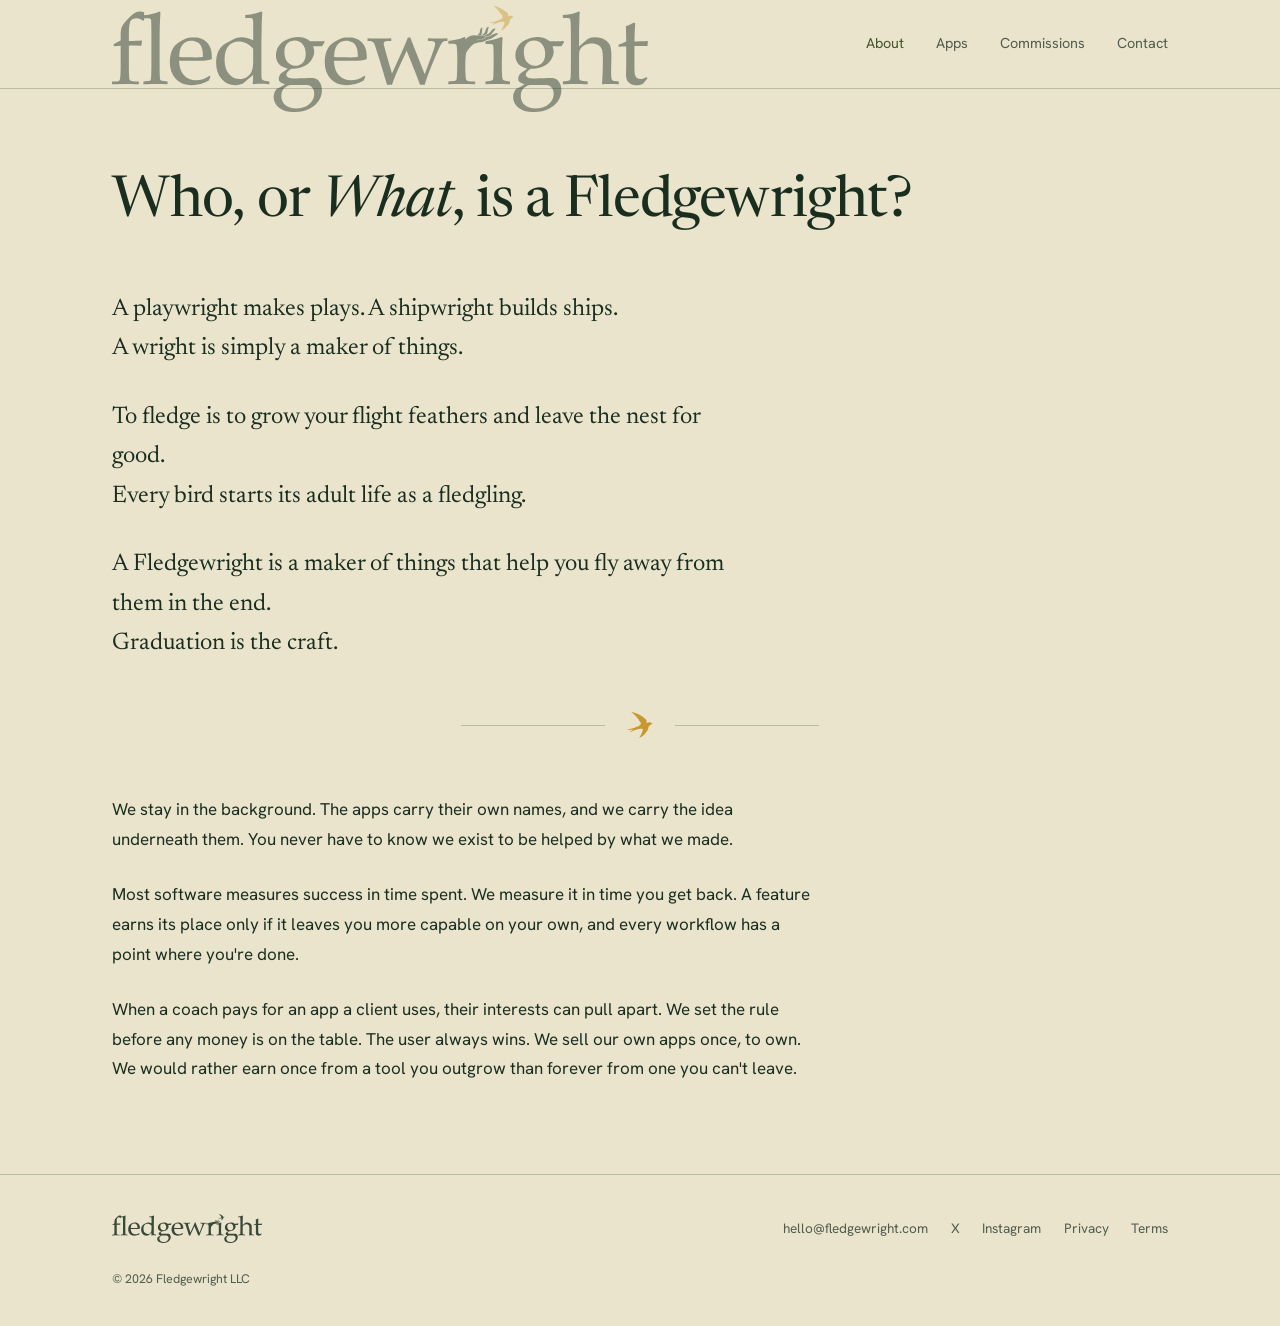
==== about/index.html @ 634d468a "Launch the full Fledgewright site Seven pages (landing, about, apps, commissions, contact, privacy, " ====
<!doctype html>
<html lang="en">
<head>
<meta charset="utf-8">
<meta name="viewport" content="width=device-width, initial-scale=1">
<title>About Fledgewright: a studio built to be outgrown</title>
<meta name="description" content="Why we build tools meant to be left behind, and the one line we won't cross.">
<link rel="stylesheet" href="/styles.css">
<link rel="icon" href="/favicon.ico" sizes="48x48">
<link rel="icon" href="/favicon.svg" type="image/svg+xml">
<link rel="apple-touch-icon" href="/apple-touch-icon.png">
<link rel="manifest" href="/site.webmanifest">
<link rel="canonical" href="https://fledgewright.com/about/">
<meta name="theme-color" content="#0F1E15" media="(prefers-color-scheme: dark)">
<meta name="theme-color" content="#EAE4CC" media="(prefers-color-scheme: light)">
<meta property="og:type" content="website">
<meta property="og:site_name" content="Fledgewright">
<meta property="og:title" content="About Fledgewright: a studio built to be outgrown">
<meta property="og:description" content="Why we build tools meant to be left behind, and the one line we won't cross.">
<meta property="og:url" content="https://fledgewright.com/about/">
<meta property="og:image" content="https://fledgewright.com/assets/img/og-image.png">
<meta property="og:image:width" content="1200">
<meta property="og:image:height" content="630">
<meta name="twitter:card" content="summary_large_image">
</head>
<body class="inner">
  <a class="skip-link" href="#main">Skip to content</a>
  <header class="site-header">
    <div class="wrap head-in">
      <a class="brand" href="/" aria-label="Fledgewright home">
        <img class="only-dark" src="/assets/img/Fledgewright_wordmark_pine_reversed.svg" alt="Fledgewright">
        <img class="only-light" src="/assets/img/Fledgewright_wordmark_pine_primary.svg" alt="Fledgewright">
      </a>
      <nav aria-label="Site">
        <a href="/about/" aria-current="page">About</a>
        <a href="/apps/">Apps</a>
        <a href="/commissions/">Commissions</a>
        <a href="/contact/">Contact</a>
      </nav>
    </div>
  </header>

  <main id="main">
    <div class="wrap page-head">
      <h1 class="page-title">Who, or <em>What</em>, is a Fledgewright?</h1>
    </div>

    <div class="wrap intro-stanzas">
      <p class="stanza">A playwright makes plays. A shipwright builds ships.<br>
      A wright is simply a maker of things.</p>
      <p class="stanza">To fledge is to grow your flight feathers and leave the nest for good.<br>
      Every bird starts its adult life as a fledgling.</p>
      <p class="stanza">A Fledgewright is a maker of things that help you fly away from them in the end.<br>
      Graduation is the craft.</p>
    </div>

    <div class="divider" role="presentation">
      <img src="/assets/img/fledgewright_hallmark_gold_transparent_1024.svg" alt="">
    </div>

    <div class="wrap">
      <div class="prose">
      <p>We stay in the background. The apps carry their own names, and we carry the idea underneath them. You never have to know we exist to be helped by what we made.</p>
      <p>Most software measures success in time spent. We measure it in time you get back. A feature earns its place only if it leaves you more capable on your own, and every workflow has a point where you're done.</p>
      <p>When a coach pays for an app a client uses, their interests can pull apart. We set the rule before any money is on the table. The user always wins. We sell our own apps once, to own. We would rather earn once from a tool you outgrow than forever from one you can't leave.</p>
      </div>
    </div>
  </main>

  <footer class="site-footer">
    <div class="wrap foot-in">
      <img class="only-dark" src="/assets/img/Fledgewright_wordmark_pine_mono-paper.svg" alt="Fledgewright">
      <img class="only-light" src="/assets/img/Fledgewright_wordmark_pine_mono-ink.svg" alt="Fledgewright">
      <div class="foot-links">
        <a href="mailto:hello@fledgewright.com">hello@fledgewright.com</a>
        <a href="https://x.com/Fledgewright">X</a>
        <a href="https://www.instagram.com/fledgewright/">Instagram</a>
        <a href="/privacy/">Privacy</a>
        <a href="/terms/">Terms</a>
      </div>
    </div>
    <div class="wrap foot-note">© 2026 Fledgewright LLC</div>
  </footer>
</body>
</html>
---- styles.css ----
/* Fledgewright — shared site styles. Pine & Tobacco palette. */

@font-face{
  font-family:'Newsreader';font-style:normal;font-weight:400 700;font-display:swap;
  src:url('/assets/fonts/newsreader-latin-var.woff2') format('woff2');
}
@font-face{
  font-family:'Newsreader';font-style:italic;font-weight:400 700;font-display:swap;
  src:url('/assets/fonts/newsreader-italic-latin-var.woff2') format('woff2');
}
@font-face{
  font-family:'Hanken Grotesk';font-style:normal;font-weight:400 700;font-display:swap;
  src:url('/assets/fonts/hanken-grotesk-latin-var.woff2') format('woff2');
}
@font-face{
  font-family:'Great Vibes';font-style:normal;font-weight:400;font-display:swap;
  src:url('/assets/fonts/great-vibes-latin.woff2') format('woff2');
}

:root{
  --night:#0F1E15; --paper:#EAE4CC; --gold:#C8972F; --ink:#1A2E20;
  --moss:#43542F; --muted:#49563F;
  /* dark is the site's home key */
  --bg:var(--night); --tx:var(--paper);
  --soft:rgba(234,228,204,.66); --line:rgba(234,228,204,.18);
  --accent:var(--gold);
  /* gold for display text; deepened on paper so large text clears 3:1 */
  --gold-display:var(--gold);
}
@media (prefers-color-scheme: light){
  :root{
    --bg:var(--paper); --tx:var(--ink);
    --soft:rgba(26,46,32,.74); --line:rgba(26,46,32,.22);
    --accent:var(--moss);
    --gold-display:#A2761C;
  }
  .only-dark{display:none !important}
}
@media (prefers-color-scheme: dark){
  .only-light{display:none !important}
}

*{margin:0;padding:0;box-sizing:border-box}
html{scroll-behavior:smooth}
@media (prefers-reduced-motion: reduce){
  html{scroll-behavior:auto}
  *,*::before,*::after{transition:none !important; animation:none !important}
}
.skip-link{
  position:absolute; left:-9999px; z-index:10;
  background:var(--bg); color:var(--tx);
  padding:.6rem 1.1rem; border:1px solid var(--line); text-decoration:none;
}
.skip-link:focus{position:fixed; left:1rem; top:1rem}
body{
  background:var(--bg); color:var(--tx);
  font-family:'Hanken Grotesk',system-ui,sans-serif;
  font-size:1.0625rem; line-height:1.75;
  display:flex; flex-direction:column; min-height:100vh;
}
main{flex:1}
a{color:inherit; text-decoration-color:var(--accent); text-decoration-thickness:1.5px; text-underline-offset:3px}
a:hover{color:var(--accent)}
img{max-width:100%}

.wrap{max-width:72rem; margin:0 auto; padding-inline:clamp(1.25rem,4vw,3rem)}

/* Header: oversized wordmark fills the band, g-tails dangle over the rule */
.site-header{border-bottom:1px solid var(--line)}
.head-in{
  display:flex; align-items:flex-start; justify-content:space-between;
  height:5.5rem; position:relative;
}
.brand{display:block; line-height:0}
.brand img{
  height:106px; width:auto; position:relative; top:6px;
}
/* Inner pages: the wordmark rests until you reach for home */
body.inner .brand img{opacity:.45; transition:opacity .25s ease}
body.inner .brand:hover img, body.inner .brand:focus-visible img{opacity:1}
.head-in nav{
  display:flex; gap:clamp(1rem,2.5vw,2.2rem);
  align-self:center;
}
.head-in nav a{font-size:.9rem; text-decoration:none; color:var(--soft)}
.head-in nav a:hover,.head-in nav a[aria-current="page"]{color:var(--accent)}

/* Hero */
.hero{
  display:grid; grid-template-columns:minmax(0,1.25fr) minmax(0,.75fr);
  gap:2rem; align-items:center;
  padding-top:clamp(4rem,12vh,8rem); padding-bottom:clamp(3rem,8vh,5.5rem);
}
h1{
  font-family:'Newsreader',serif; font-optical-sizing:auto; font-weight:420;
  font-size:clamp(2.5rem,6vw,4.6rem); line-height:1.12; letter-spacing:-.015em;
  text-wrap:balance;
}
h1 .you{
  font-family:'Great Vibes',cursive; font-weight:400; color:var(--gold-display);
  font-size:1.4em; line-height:0; letter-spacing:0;
}

/* Inner pages */
.page-head{padding-top:clamp(3.5rem,9vh,6rem)}
.page-title{font-size:clamp(2.3rem,4.8vw,3.6rem); line-height:1.14}
.intro-stanzas{padding-top:clamp(2.5rem,6vh,4rem); padding-bottom:clamp(1.5rem,4vh,2.5rem)}
.stanza{
  font-family:'Newsreader',serif; font-optical-sizing:auto;
  font-size:clamp(1.2rem,1.9vw,1.5rem); line-height:1.65;
  max-width:40rem; margin-bottom:1.8rem;
}
.stanza:last-child{margin-bottom:0}
.prose{max-width:44rem; padding-top:clamp(2rem,5vh,3rem); padding-bottom:clamp(4rem,10vh,6rem)}
.prose p{margin-bottom:1.6rem}
.prose p:last-child{margin-bottom:0}
.prose--tight{padding-bottom:clamp(1.5rem,4vh,2.5rem)}
.section-title{
  font-family:'Newsreader',serif; font-optical-sizing:auto; font-weight:500;
  font-size:clamp(1.6rem,2.8vw,2.1rem); line-height:1.2;
  margin-top:clamp(2rem,5vh,3rem);
}
.hairline{border:none; height:1px; width:70%; background:var(--line); margin:3rem auto}

/* Faint app-icon watermarks behind the two app write-ups */
.app-block{position:relative}
.app-block p{position:relative}
.app-block::before{
  content:''; position:absolute; left:50%; top:50%; transform:translate(-50%,-50%);
  width:266px; height:266px;
  background-position:center; background-size:contain; background-repeat:no-repeat;
  opacity:.06; pointer-events:none;
}
.app-block--one::before{
  background-image:url('/assets/img/app-teaser-1.png');
  left:clamp(133px, 75%, calc(100% - 133px)); /* right half of the column, clamped so it never leaves it */
}
.app-block--two::before{
  background-image:url('/assets/img/app-teaser-2.png');
  left:clamp(133px, 25%, calc(100% - 133px)); /* left half of the column */
}
@media (prefers-color-scheme: light){
  .app-block--one::before{opacity:.07}
  .app-block--two::before{opacity:.16} /* pale gold needs more presence on paper */
}
.hero .bird{justify-self:end; width:clamp(140px,24vw,300px); height:auto}

.lead{
  max-width:44rem; font-size:clamp(1.1rem,1.6vw,1.3rem); line-height:1.7;
  padding-bottom:clamp(3rem,8vh,5rem);
}

/* Letterpress divider, carried over from Direction A */
.divider{display:flex; align-items:center; justify-content:center; gap:1.1rem; padding-block:.5rem}
.divider::before,.divider::after{content:''; height:1px; width:min(9rem,22vw); background:var(--line)}
.divider img{width:34px; height:34px}

/* Two-up closing section on the landing page */
.duo{
  display:grid; grid-template-columns:1fr 1fr; gap:clamp(2rem,5vw,5rem);
  padding-top:clamp(2.5rem,6vh,4rem); padding-bottom:clamp(4rem,10vh,7rem);
}
.duo p{max-width:34rem}
.mail{font-family:'Newsreader',serif; font-size:clamp(1.25rem,2vw,1.6rem); line-height:1.5}
.mail a{color:var(--accent); text-decoration-thickness:1px}

/* Contact page */
.contact-lead{font-family:'Newsreader',serif; font-size:clamp(1.5rem,2.6vw,2.1rem); line-height:1.5; max-width:44rem}
.contact-lead a{color:var(--accent); text-decoration-thickness:1px; white-space:nowrap}
.copy-btn{
  font:inherit; font-size:.62em;
  background:none; border:none; padding:.15em; margin-left:.3em; cursor:pointer;
  color:var(--soft); vertical-align:-.05em; line-height:0;
}
.copy-btn:hover,.copy-btn:focus-visible{color:var(--accent)}
.copy-btn svg{width:1em; height:1em}
.copy-status{
  font-family:'Hanken Grotesk',system-ui,sans-serif; font-size:.45em;
  color:var(--accent); margin-left:.5em; vertical-align:.35em;
}
.copy-status:empty{margin:0}
.reasons-title{margin-top:0; margin-bottom:1.4rem; font-size:clamp(1.35rem,2.2vw,1.7rem)}
.contact-main{position:relative; isolation:isolate}
.contact-art{
  position:absolute; right:0; top:50%; transform:translateY(-50%);
  height:min(96%, 640px); aspect-ratio:1638/1024;
  opacity:.15; pointer-events:none; z-index:-1;
}
.contact-art img{position:absolute; right:0; top:0; height:100%; width:auto}
.contact-art svg{position:absolute; inset:0; width:100%; height:100%}
@media (max-width:720px){
  .contact-art{height:min(64%, 440px)}
}
@media (max-width:480px){
  .contact-lead .write-line{font-size:.72em; white-space:nowrap}
}
.prose h2{
  font-family:'Newsreader',serif; font-optical-sizing:auto; font-weight:500;
  font-size:clamp(1.3rem,2.2vw,1.6rem); line-height:1.25;
  margin:2.4rem 0 1rem;
}
.prose ul{padding-left:1.2rem; margin-bottom:1.6rem}
.prose li{margin-bottom:.55rem}
.prose li::marker{color:var(--accent)}

/* Footer */
.site-footer{border-top:1px solid var(--line)}
.foot-in{
  display:flex; flex-wrap:wrap; gap:1.5rem; align-items:center; justify-content:space-between;
  padding-block:2.4rem 2.8rem;
}
.site-footer img{width:150px; height:auto; opacity:.85}
.foot-links{font-size:.85rem; color:var(--soft); display:flex; flex-wrap:wrap; gap:1.4rem}
.foot-links a{text-decoration:none}
.foot-links a:hover{color:var(--accent)}
.foot-note{font-size:.78rem; color:var(--soft); padding-bottom:2.2rem; margin-top:-1.2rem}

@media (max-width:720px){
  .head-in{height:auto; flex-wrap:wrap; row-gap:.6rem; padding-block:.9rem 0}
  .brand img{height:64px; top:0; margin-bottom:-14px}
  .head-in nav{flex-wrap:wrap; gap:1rem 1.2rem; padding-bottom:.9rem}
  .head-in nav a{font-size:.85rem}
  .hero{grid-template-columns:1fr; padding-top:3.5rem}
  .hero .bird{order:-1; justify-self:start; width:96px}
  .duo{grid-template-columns:1fr}
}
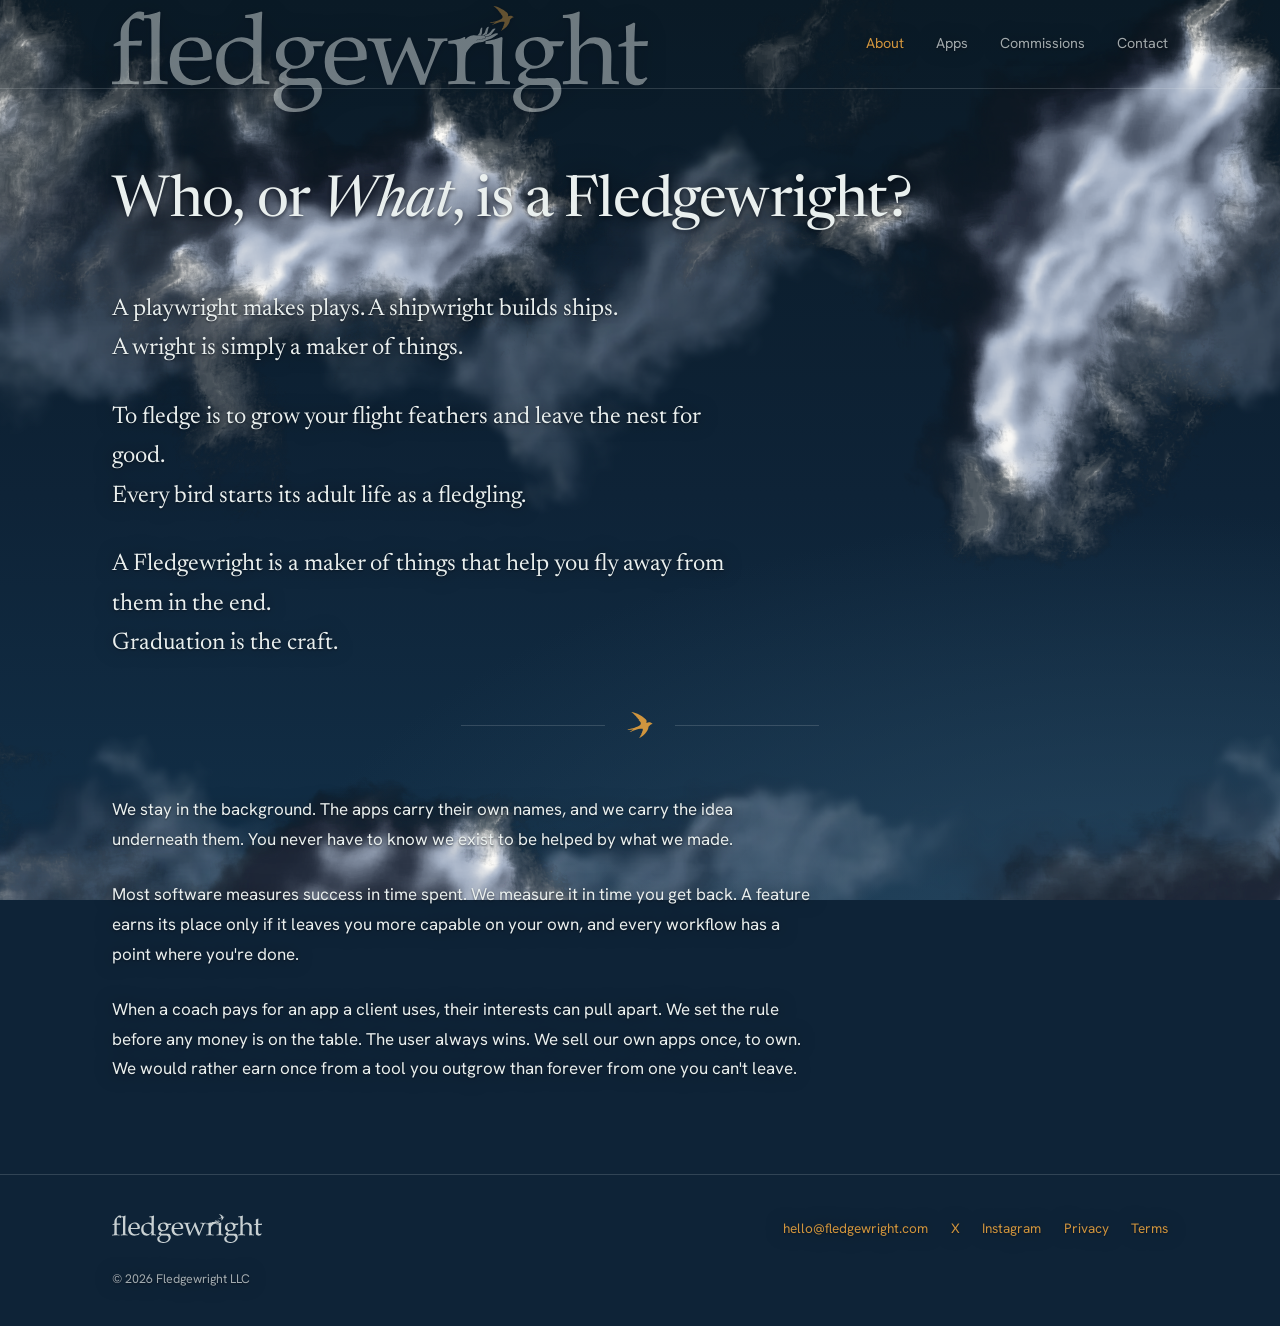
==== commit b0af067f: "Rebrand to Sky & Ember: night sky, living cloud backdrop, ember swift Full identity swap from Pine &" ====
--- a/about/index.html
+++ b/about/index.html
@@ -3,6 +3,7 @@
 <head>
 <meta charset="utf-8">
 <meta name="viewport" content="width=device-width, initial-scale=1">
+<meta name="color-scheme" content="dark">
 <title>About Fledgewright: a studio built to be outgrown</title>
 <meta name="description" content="Why we build tools meant to be left behind, and the one line we won't cross.">
 <link rel="stylesheet" href="/styles.css">
@@ -11,8 +12,7 @@
 <link rel="apple-touch-icon" href="/apple-touch-icon.png">
 <link rel="manifest" href="/site.webmanifest">
 <link rel="canonical" href="https://fledgewright.com/about/">
-<meta name="theme-color" content="#0F1E15" media="(prefers-color-scheme: dark)">
-<meta name="theme-color" content="#EAE4CC" media="(prefers-color-scheme: light)">
+<meta name="theme-color" content="#0E2337">
 <meta property="og:type" content="website">
 <meta property="og:site_name" content="Fledgewright">
 <meta property="og:title" content="About Fledgewright: a studio built to be outgrown">
@@ -24,12 +24,16 @@
 <meta name="twitter:card" content="summary_large_image">
 </head>
 <body class="inner">
+  <div id="sky" aria-hidden="true">
+    <div class="sky-layer sky-far"></div>
+    <div class="sky-layer sky-near"></div>
+  </div>
   <a class="skip-link" href="#main">Skip to content</a>
   <header class="site-header">
     <div class="wrap head-in">
       <a class="brand" href="/" aria-label="Fledgewright home">
-        <img class="only-dark" src="/assets/img/Fledgewright_wordmark_pine_reversed.svg" alt="Fledgewright">
-        <img class="only-light" src="/assets/img/Fledgewright_wordmark_pine_primary.svg" alt="Fledgewright">
+        <img class="only-dark" src="/assets/img/Fledgewright_wordmark_sky_reversed.svg" alt="Fledgewright">
+        <img class="only-light" src="/assets/img/Fledgewright_wordmark_sky_primary.svg" alt="Fledgewright">
       </a>
       <nav aria-label="Site">
         <a href="/about/" aria-current="page">About</a>
@@ -55,7 +59,7 @@
     </div>
 
     <div class="divider" role="presentation">
-      <img src="/assets/img/fledgewright_hallmark_gold_transparent_1024.svg" alt="">
+      <img src="/assets/img/hallmark_ember_transparent_1024.svg" alt="">
     </div>
 
     <div class="wrap">
@@ -69,8 +73,8 @@
 
   <footer class="site-footer">
     <div class="wrap foot-in">
-      <img class="only-dark" src="/assets/img/Fledgewright_wordmark_pine_mono-paper.svg" alt="Fledgewright">
-      <img class="only-light" src="/assets/img/Fledgewright_wordmark_pine_mono-ink.svg" alt="Fledgewright">
+      <img class="only-dark" src="/assets/img/Fledgewright_wordmark_sky_mono-cloud.svg" alt="Fledgewright">
+      <img class="only-light" src="/assets/img/Fledgewright_wordmark_sky_mono-ink.svg" alt="Fledgewright">
       <div class="foot-links">
         <a href="mailto:hello@fledgewright.com">hello@fledgewright.com</a>
         <a href="https://x.com/Fledgewright">X</a>
@@ -81,5 +85,6 @@
     </div>
     <div class="wrap foot-note">© 2026 Fledgewright LLC</div>
   </footer>
+  <script src="/sky-morph.js" defer></script>
 </body>
 </html>
--- a/styles.css
+++ b/styles.css
@@ -1,4 +1,4 @@
-/* Fledgewright — shared site styles. Pine & Tobacco palette. */
+/* Fledgewright — shared site styles. Sky & Ember palette, single night mode. */
 
 @font-face{
   font-family:'Newsreader';font-style:normal;font-weight:400 700;font-display:swap;
@@ -18,27 +18,13 @@
 }
 
 :root{
-  --night:#0F1E15; --paper:#EAE4CC; --gold:#C8972F; --ink:#1A2E20;
-  --moss:#43542F; --muted:#49563F;
-  /* dark is the site's home key */
-  --bg:var(--night); --tx:var(--paper);
-  --soft:rgba(234,228,204,.66); --line:rgba(234,228,204,.18);
-  --accent:var(--gold);
-  /* gold for display text; deepened on paper so large text clears 3:1 */
-  --gold-display:var(--gold);
-}
-@media (prefers-color-scheme: light){
-  :root{
-    --bg:var(--paper); --tx:var(--ink);
-    --soft:rgba(26,46,32,.74); --line:rgba(26,46,32,.22);
-    --accent:var(--moss);
-    --gold-display:#A2761C;
-  }
-  .only-dark{display:none !important}
-}
-@media (prefers-color-scheme: dark){
-  .only-light{display:none !important}
-}
+  color-scheme:dark;                 /* single night-sky look for everyone, regardless of OS setting */
+  --midnight:#0E2337; --abyss:#0A1A26; --indigo:#1C3650; --cloud:#E9EFEE; --ember:#D0953E;
+  --bg:var(--midnight); --tx:var(--cloud);
+  --soft:rgba(233,239,238,.68); --line:rgba(233,239,238,.16);
+  --accent:var(--ember); --gold-display:var(--ember); --link:var(--ember);
+}
+.only-light{display:none !important}  /* light-context brand assets never render on the site */
 
 *{margin:0;padding:0;box-sizing:border-box}
 html{scroll-behavior:smooth}
@@ -57,11 +43,34 @@
   font-family:'Hanken Grotesk',system-ui,sans-serif;
   font-size:1.0625rem; line-height:1.75;
   display:flex; flex-direction:column; min-height:100vh;
-}
+  /* soft dark halo so light text stays distinct as clouds drift behind it */
+  text-shadow:0 1px 2px rgba(4,9,18,.55), 0 0 18px rgba(4,9,18,.6);
+}
+h1{ text-shadow:0 2px 4px rgba(4,9,18,.6), 0 0 28px rgba(4,9,18,.66); }
 main{flex:1}
-a{color:inherit; text-decoration-color:var(--accent); text-decoration-thickness:1.5px; text-underline-offset:3px}
-a:hover{color:var(--accent)}
+a{color:var(--link); text-decoration-color:var(--accent); text-decoration-thickness:1.5px; text-underline-offset:3px}
+a:hover{opacity:.8}
 img{max-width:100%}
+
+/* Sky: pre-lit seamless cloud plates (baked by rebrand_test/make_cloud_plates.py)
+   over a gradient night sky. The far layer and the .sky-near fallback drift in CSS;
+   sky-morph.js replaces .sky-near with the living WebGL layer when available. */
+#sky{position:fixed; inset:0; z-index:-1; pointer-events:none; overflow:hidden;
+  background:
+    radial-gradient(130% 100% at 90% 112%, rgba(42,74,99,.9) 0%, rgba(42,74,99,0) 55%),
+    linear-gradient(180deg, #0A1A26 0%, #0E2337 55%, #123049 100%);}
+.sky-layer{position:absolute; top:0; bottom:0; left:0; background-repeat:repeat}
+.sky-far{width:calc(100% + 1126px); background-image:url('/assets/img/cloud-plate-far.webp?v=1');
+  background-size:1126px 1126px; opacity:.85;
+  animation:sky-drift-far 920s linear infinite, sky-breathe 146s ease-in-out infinite alternate}
+#sky-morph{position:absolute; inset:0; width:100%; height:100%}
+.sky-gl .sky-near{display:none}
+@keyframes sky-breathe{from{opacity:.68}to{opacity:.9}}
+.sky-near{width:calc(100% + 1560px); background-image:url('/assets/img/cloud-plate-near.webp?v=1');
+  background-size:1560px 1560px; animation:sky-drift-near 380s linear infinite}
+@keyframes sky-drift-far{to{transform:translate3d(-1126px,0,0)}}
+@keyframes sky-drift-near{to{transform:translate3d(-1560px,0,0)}}
+@media (max-width:720px){ .sky-layer{animation:none} }  /* mobile fallback: static sky */
 
 .wrap{max-width:72rem; margin:0 auto; padding-inline:clamp(1.25rem,4vw,3rem)}
 
@@ -74,6 +83,8 @@
 .brand{display:block; line-height:0}
 .brand img{
   height:106px; width:auto; position:relative; top:6px;
+  /* images don't get the text halo; give the wordmark its own so it clears bright cloud */
+  filter:drop-shadow(0 1px 2px rgba(4,9,18,.55)) drop-shadow(0 0 14px rgba(4,9,18,.5));
 }
 /* Inner pages: the wordmark rests until you reach for home */
 body.inner .brand img{opacity:.45; transition:opacity .25s ease}
@@ -139,11 +150,28 @@
   background-image:url('/assets/img/app-teaser-2.png');
   left:clamp(133px, 25%, calc(100% - 133px)); /* left half of the column */
 }
-@media (prefers-color-scheme: light){
-  .app-block--one::before{opacity:.07}
-  .app-block--two::before{opacity:.16} /* pale gold needs more presence on paper */
-}
-.hero .bird{justify-self:end; width:clamp(140px,24vw,300px); height:auto}
+.hero-art{position:relative; justify-self:end; width:clamp(240px,38vw,480px); aspect-ratio:1638/1024}
+.hero-art img{position:absolute; right:0; top:0; height:100%; width:auto}
+.hero-art svg{position:absolute; inset:0; width:100%; height:100%; opacity:.45}
+
+/* Wind lines drift, desynchronized, so the air feels alive behind the still bird.
+   The bird (img) never moves. Frozen for prefers-reduced-motion by the global guard,
+   and held static behind the mobile hero headline (see the max-width:720px block). */
+.hero-art svg path,
+.contact-art svg path{
+  transform-box:fill-box; transform-origin:center;
+  animation:windSway 9s ease-in-out infinite;
+}
+.hero-art svg path:nth-child(1),
+.contact-art svg path:nth-child(1){animation-duration:7s; animation-delay:-1s}
+.hero-art svg path:nth-child(2),
+.contact-art svg path:nth-child(2){animation-duration:9.5s; animation-delay:-4s}
+.hero-art svg path:nth-child(3),
+.contact-art svg path:nth-child(3){animation-duration:11s; animation-delay:-2.5s}
+@keyframes windSway{
+  0%,100%{transform:translate(0,0) skewX(0deg)}
+  50%{transform:translate(38px,-16px) skewX(3.8deg)}
+}
 
 .lead{
   max-width:44rem; font-size:clamp(1.1rem,1.6vw,1.3rem); line-height:1.7;
@@ -220,7 +248,12 @@
   .brand img{height:64px; top:0; margin-bottom:-14px}
   .head-in nav{flex-wrap:wrap; gap:1rem 1.2rem; padding-bottom:.9rem}
   .head-in nav a{font-size:.85rem}
-  .hero{grid-template-columns:1fr; padding-top:3.5rem}
-  .hero .bird{order:-1; justify-self:start; width:96px}
+  .hero{grid-template-columns:1fr; padding-top:3.5rem; position:relative; isolation:isolate}
+  .hero-art{
+    position:absolute; left:50%; top:50%; transform:translate(-50%,-50%);
+    width:min(440px,96vw); opacity:.15; z-index:-1;
+  }
+  .hero-art svg{opacity:1} /* the layer opacity carries the dimming on mobile */
+  .hero-art svg path{animation:none} /* no motion behind the mobile headline */
   .duo{grid-template-columns:1fr}
 }
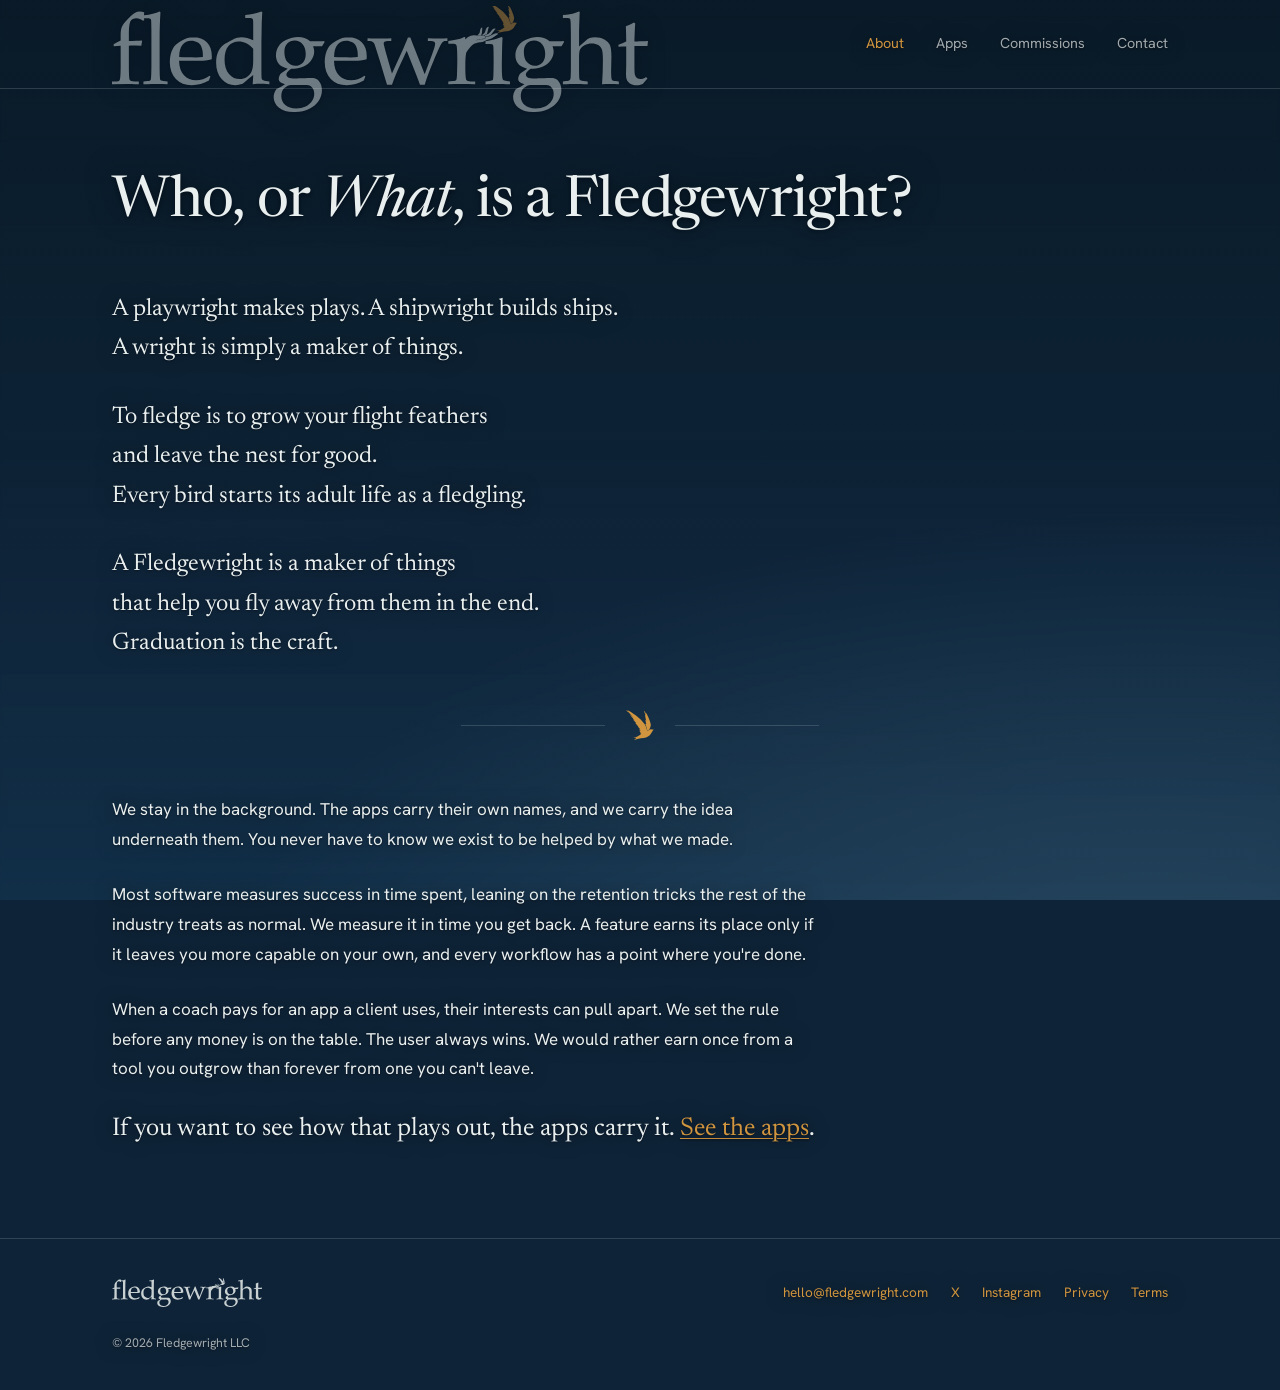
==== commit d343600e: "Tighten site copy for flow and page assignment - Landing: sharper meta hero opener, trimmed lead, an" ====
--- a/about/index.html
+++ b/about/index.html
@@ -52,9 +52,11 @@
     <div class="wrap intro-stanzas">
       <p class="stanza">A playwright makes plays. A shipwright builds ships.<br>
       A wright is simply a maker of things.</p>
-      <p class="stanza">To fledge is to grow your flight feathers and leave the nest for good.<br>
+      <p class="stanza">To fledge is to grow your flight feathers<br>
+      and leave the nest for good.<br>
       Every bird starts its adult life as a fledgling.</p>
-      <p class="stanza">A Fledgewright is a maker of things that help you fly away from them in the end.<br>
+      <p class="stanza">A Fledgewright is a maker of things<br>
+      that help you fly away from them in the end.<br>
       Graduation is the craft.</p>
     </div>
 
@@ -65,8 +67,9 @@
     <div class="wrap">
       <div class="prose">
       <p>We stay in the background. The apps carry their own names, and we carry the idea underneath them. You never have to know we exist to be helped by what we made.</p>
-      <p>Most software measures success in time spent. We measure it in time you get back. A feature earns its place only if it leaves you more capable on your own, and every workflow has a point where you're done.</p>
-      <p>When a coach pays for an app a client uses, their interests can pull apart. We set the rule before any money is on the table. The user always wins. We sell our own apps once, to own. We would rather earn once from a tool you outgrow than forever from one you can't leave.</p>
+      <p>Most software measures success in time spent, leaning on the retention tricks the rest of the industry treats as normal. We measure it in time you get back. A feature earns its place only if it leaves you more capable on your own, and every workflow has a point where you're done.</p>
+      <p>When a coach pays for an app a client uses, their interests can pull apart. We set the rule before any money is on the table. The user always wins. We would rather earn once from a tool you outgrow than forever from one you can't leave.</p>
+      <p class="mail">If you want to see how that plays out, the apps carry it. <a href="/apps/">See the apps</a>.</p>
       </div>
     </div>
   </main>
--- a/styles.css
+++ b/styles.css
@@ -60,10 +60,20 @@
     radial-gradient(130% 100% at 90% 112%, rgba(42,74,99,.9) 0%, rgba(42,74,99,0) 55%),
     linear-gradient(180deg, #0A1A26 0%, #0E2337 55%, #123049 100%);}
 .sky-layer{position:absolute; top:0; bottom:0; left:0; background-repeat:repeat}
+/* 2026-07-10: clouds paused pending workshop (feedback: too busy). The gradient sky,
+   scrim, and veil remain. Delete this rule + flip CLOUDS_OFF in sky-morph.js to restore. */
+.sky-layer{display:none}
 .sky-far{width:calc(100% + 1126px); background-image:url('/assets/img/cloud-plate-far.webp?v=1');
   background-size:1126px 1126px; opacity:.85;
   animation:sky-drift-far 920s linear infinite, sky-breathe 146s ease-in-out infinite alternate}
 #sky-morph{position:absolute; inset:0; width:100%; height:100%}
+/* scrim + veil: Midnight gradient (12% top -> 8% mid -> 2% bottom) over the clouds,
+   plus a soft blur of everything beneath it. Paints above all sky layers, and the
+   whole #sky stack sits behind the page content, so text and marks are untouched. */
+#sky::after{content:''; position:absolute; inset:0;
+  background:linear-gradient(180deg,
+    rgba(14,35,55,.12) 0%, rgba(14,35,55,.08) 50%, rgba(14,35,55,.02) 100%);
+  -webkit-backdrop-filter:blur(1px); backdrop-filter:blur(1px);}
 .sky-gl .sky-near{display:none}
 @keyframes sky-breathe{from{opacity:.68}to{opacity:.9}}
 .sky-near{width:calc(100% + 1560px); background-image:url('/assets/img/cloud-plate-near.webp?v=1');
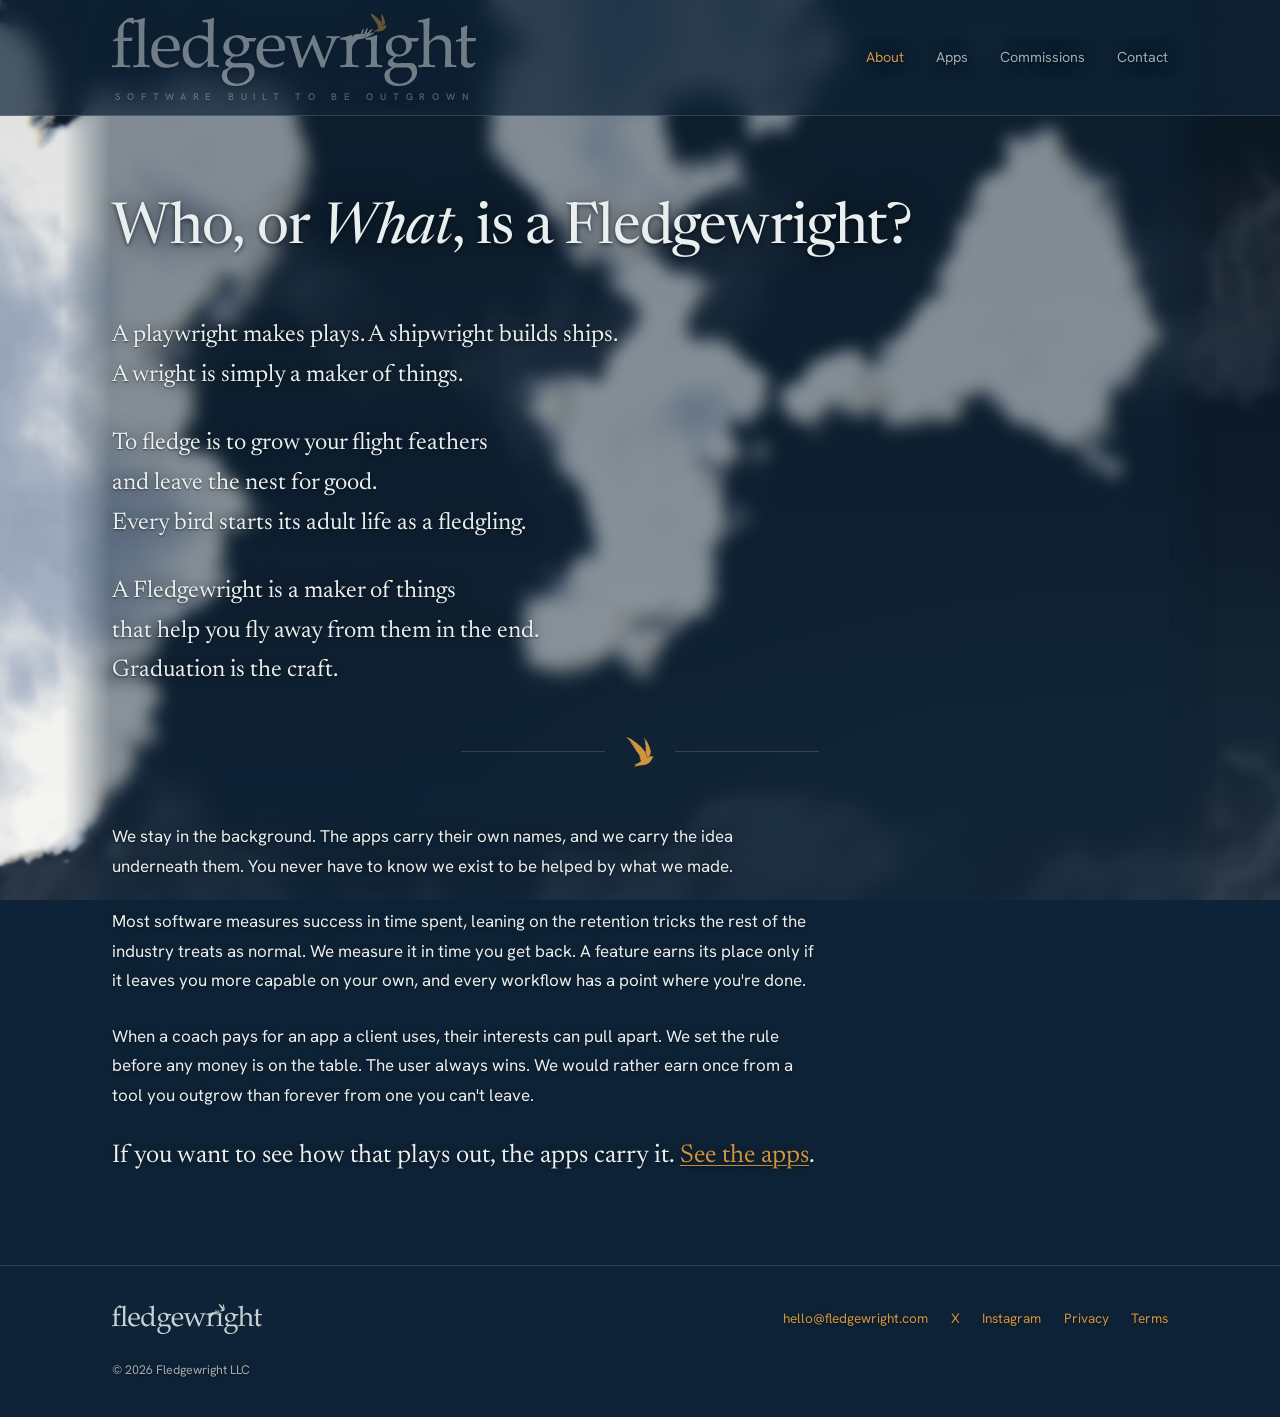
==== commit 9ab27f1d: "Rebuild homepage as an evidence-first scroll; restore the living sky site-wide Homepage: seven-secti" ====
--- a/about/index.html
+++ b/about/index.html
@@ -28,12 +28,14 @@
     <div class="sky-layer sky-far"></div>
     <div class="sky-layer sky-near"></div>
   </div>
+  <div id="reading-column" aria-hidden="true"></div>
   <a class="skip-link" href="#main">Skip to content</a>
   <header class="site-header">
     <div class="wrap head-in">
       <a class="brand" href="/" aria-label="Fledgewright home">
         <img class="only-dark" src="/assets/img/Fledgewright_wordmark_sky_reversed.svg" alt="Fledgewright">
         <img class="only-light" src="/assets/img/Fledgewright_wordmark_sky_primary.svg" alt="Fledgewright">
+        <span class="brand-tagline">Software built to be outgrown</span>
       </a>
       <nav aria-label="Site">
         <a href="/about/" aria-current="page">About</a>
--- a/styles.css
+++ b/styles.css
@@ -55,14 +55,14 @@
 /* Sky: pre-lit seamless cloud plates (baked by rebrand_test/make_cloud_plates.py)
    over a gradient night sky. The far layer and the .sky-near fallback drift in CSS;
    sky-morph.js replaces .sky-near with the living WebGL layer when available. */
-#sky{position:fixed; inset:0; z-index:-1; pointer-events:none; overflow:hidden;
+#sky{position:fixed; inset:0; z-index:-2; pointer-events:none; overflow:hidden;
   background:
     radial-gradient(130% 100% at 90% 112%, rgba(42,74,99,.9) 0%, rgba(42,74,99,0) 55%),
     linear-gradient(180deg, #0A1A26 0%, #0E2337 55%, #123049 100%);}
 .sky-layer{position:absolute; top:0; bottom:0; left:0; background-repeat:repeat}
-/* 2026-07-10: clouds paused pending workshop (feedback: too busy). The gradient sky,
-   scrim, and veil remain. Delete this rule + flip CLOUDS_OFF in sky-morph.js to restore. */
-.sky-layer{display:none}
+/* 2026-07-12: living clouds restored on the volumetric -vol bake; the reading-column
+   scrim (below) carries legibility. To pause again: flip CLOUDS_OFF in sky-morph.js
+   and add `.sky-layer{display:none}` back here. */
 .sky-far{width:calc(100% + 1126px); background-image:url('/assets/img/cloud-plate-far.webp?v=1');
   background-size:1126px 1126px; opacity:.85;
   animation:sky-drift-far 920s linear infinite, sky-breathe 146s ease-in-out infinite alternate}
@@ -82,23 +82,50 @@
 @keyframes sky-drift-near{to{transform:translate3d(-1560px,0,0)}}
 @media (max-width:720px){ .sky-layer{animation:none} }  /* mobile fallback: static sky */
 
+/* Reading-column scrim: a faint frosted sheet the width of the content column that
+   blurs the sky behind text so the drifting clouds settle where you read, while
+   staying open in the margins. Feathered edges dissolve into the open sky. Sits above
+   #sky (z-index -2) and below page content. */
+#reading-column{
+  position:fixed; top:0; bottom:0; left:50%; transform:translateX(-50%);
+  width:min(calc(100% - 2.5rem), 72rem);
+  z-index:-1; pointer-events:none;
+  background:rgba(14,35,55,.46);
+  -webkit-backdrop-filter:blur(8px); backdrop-filter:blur(8px);
+  -webkit-mask-image:linear-gradient(to right, transparent 0, #000 46px, #000 calc(100% - 46px), transparent 100%);
+  mask-image:linear-gradient(to right, transparent 0, #000 46px, #000 calc(100% - 46px), transparent 100%);
+}
+
 .wrap{max-width:72rem; margin:0 auto; padding-inline:clamp(1.25rem,4vw,3rem)}
 
-/* Header: oversized wordmark fills the band, g-tails dangle over the rule */
-.site-header{border-bottom:1px solid var(--line)}
+/* Header: wordmark + tagline lockup, sticky and frosted so it always reads clear
+   over the drifting clouds. The g-tails hang inside the wordmark box; the tagline
+   sits just below, tracked out to the wordmark's width. */
+.site-header{
+  position:sticky; top:0; z-index:20; border-bottom:1px solid var(--line);
+  background:rgba(14,35,55,.72);
+  -webkit-backdrop-filter:blur(12px); backdrop-filter:blur(12px);
+}
 .head-in{
-  display:flex; align-items:flex-start; justify-content:space-between;
-  height:5.5rem; position:relative;
-}
-.brand{display:block; line-height:0}
+  display:flex; align-items:center; justify-content:space-between;
+  gap:1rem; padding-block:.85rem; position:relative;
+}
+.brand{display:flex; flex-direction:column; align-items:flex-start; line-height:0; text-decoration:none}
 .brand img{
-  height:106px; width:auto; position:relative; top:6px;
+  height:72px; width:auto;
   /* images don't get the text halo; give the wordmark its own so it clears bright cloud */
   filter:drop-shadow(0 1px 2px rgba(4,9,18,.55)) drop-shadow(0 0 14px rgba(4,9,18,.5));
 }
-/* Inner pages: the wordmark rests until you reach for home */
-body.inner .brand img{opacity:.45; transition:opacity .25s ease}
-body.inner .brand:hover img, body.inner .brand:focus-visible img{opacity:1}
+.brand-tagline{
+  font-family:'Hanken Grotesk',system-ui,sans-serif;
+  font-size:.6rem; font-weight:600; letter-spacing:.7em; text-transform:uppercase;
+  color:var(--soft); line-height:1; white-space:nowrap;
+  margin-top:6px; padding-left:.35em;   /* clear the g-tails; tracking adds a leading gap */
+}
+/* Inner pages: the whole lockup rests until you reach for home */
+body.inner .brand img, body.inner .brand-tagline{opacity:.45; transition:opacity .25s ease}
+body.inner .brand:hover img, body.inner .brand:focus-visible img,
+body.inner .brand:hover .brand-tagline, body.inner .brand:focus-visible .brand-tagline{opacity:1}
 .head-in nav{
   display:flex; gap:clamp(1rem,2.5vw,2.2rem);
   align-self:center;
@@ -141,6 +168,12 @@
   font-size:clamp(1.6rem,2.8vw,2.1rem); line-height:1.2;
   margin-top:clamp(2rem,5vh,3rem);
 }
+/* Eyebrow status line under each app's section title */
+.app-status{
+  font-family:'Hanken Grotesk',system-ui,sans-serif;
+  font-size:.8rem; font-weight:600; letter-spacing:.12em; text-transform:uppercase;
+  color:var(--accent); margin-top:.55rem; margin-bottom:0;
+}
 .hairline{border:none; height:1px; width:70%; background:var(--line); margin:3rem auto}
 
 /* Faint app-icon watermarks behind the two app write-ups */
@@ -254,9 +287,10 @@
 .foot-note{font-size:.78rem; color:var(--soft); padding-bottom:2.2rem; margin-top:-1.2rem}
 
 @media (max-width:720px){
-  .head-in{height:auto; flex-wrap:wrap; row-gap:.6rem; padding-block:.9rem 0}
-  .brand img{height:64px; top:0; margin-bottom:-14px}
-  .head-in nav{flex-wrap:wrap; gap:1rem 1.2rem; padding-bottom:.9rem}
+  .head-in{flex-wrap:wrap; row-gap:.5rem; padding-block:.8rem}
+  .brand img{height:56px}
+  .brand-tagline{font-size:.5rem; letter-spacing:.5em; margin-top:4px}
+  .head-in nav{flex-wrap:wrap; gap:1rem 1.2rem; align-self:center}
   .head-in nav a{font-size:.85rem}
   .hero{grid-template-columns:1fr; padding-top:3.5rem; position:relative; isolation:isolate}
   .hero-art{
@@ -267,3 +301,122 @@
   .hero-art svg path{animation:none} /* no motion behind the mobile headline */
   .duo{grid-template-columns:1fr}
 }
+
+/* ===== Homepage: evidence-first scroll sections (Sky & Ember, 2026-07-12) ===== */
+
+/* Section eyebrow (shares the app-status look) */
+.eyebrow{
+  font-family:'Hanken Grotesk',system-ui,sans-serif;
+  font-size:.8rem; font-weight:600; letter-spacing:.14em; text-transform:uppercase;
+  color:var(--accent); margin-bottom:.7rem;
+}
+
+/* Buttons: modest radius, solid ember, no gradient, quiet lift */
+.btns{display:flex; flex-wrap:wrap; gap:.9rem; margin-top:2rem}
+.btn-fw{
+  display:inline-flex; align-items:center; gap:.5rem;
+  padding:.72rem 1.25rem; border-radius:9px;
+  font-family:'Hanken Grotesk',system-ui,sans-serif; font-weight:600; font-size:.95rem;
+  text-decoration:none; border:1px solid var(--line);
+  transition:transform .2s ease, background .2s ease, border-color .2s ease, color .2s ease;
+}
+.btn-fw--primary{background:var(--ember); color:var(--midnight); border-color:var(--ember)}
+.btn-fw--primary:hover{background:#e0a44e}
+.btn-fw--ghost{background:transparent; color:var(--tx)}
+.btn-fw--ghost:hover{border-color:var(--accent); color:var(--accent)}
+.btn-fw:hover{transform:translateY(-2px)}
+
+/* Frosted indigo-glass panel */
+.panel{
+  background:rgba(20,42,64,.5);
+  -webkit-backdrop-filter:blur(11px); backdrop-filter:blur(11px);
+  border:1px solid var(--line); border-radius:22px;
+  padding:clamp(1.6rem,4vw,2.9rem);
+}
+
+/* Section rhythm */
+.band{padding-block:clamp(3rem,8vh,5.5rem)}
+.band-head{max-width:44rem; margin-bottom:clamp(1.8rem,4vh,2.8rem)}
+.band-head h2{
+  font-family:'Newsreader',serif; font-optical-sizing:auto; font-weight:480;
+  font-size:clamp(1.8rem,3.4vw,2.7rem); line-height:1.18; letter-spacing:-.01em;
+}
+
+/* Hero "Keep reading" scroll cue */
+.keep-wrap{display:flex; justify-content:center; margin-top:clamp(2rem,5vh,3.5rem)}
+.keep-reading{
+  display:inline-flex; flex-direction:column; align-items:center; gap:.45rem;
+  text-decoration:none; color:var(--soft);
+  font-family:'Hanken Grotesk',system-ui,sans-serif; font-size:.76rem; font-weight:600;
+  letter-spacing:.16em; text-transform:uppercase;
+}
+.keep-reading:hover{color:var(--accent)}
+.keep-reading .chev{width:22px; height:22px; animation:nudge 2.2s ease-in-out infinite}
+@keyframes nudge{0%,100%{transform:translateY(0)}50%{transform:translateY(5px)}}
+#fork{scroll-margin-top:130px}
+
+/* Audience fork */
+.fork{display:grid; grid-template-columns:1fr 1fr; gap:1.2rem}
+.fork a{
+  display:flex; flex-direction:column; justify-content:space-between; gap:2.5rem;
+  min-height:15rem; padding:clamp(1.6rem,3.5vw,2.4rem);
+  border:1px solid var(--line); border-radius:22px; text-decoration:none; color:var(--tx);
+  transition:transform .25s ease, border-color .25s ease;
+}
+.fork a.glass{background:rgba(20,42,64,.5); -webkit-backdrop-filter:blur(11px); backdrop-filter:blur(11px)}
+.fork a:hover{transform:translateY(-4px); border-color:var(--accent)}
+.fork h3{font-family:'Newsreader',serif; font-weight:500; font-size:clamp(1.4rem,2.4vw,1.9rem); line-height:1.15; margin-top:.2rem}
+.fork p{color:var(--soft); font-size:1rem; margin-top:.9rem}
+.fork .go{color:var(--accent); font-size:.9rem; font-weight:600}
+
+/* The apps — two teaser panels with faint icon watermarks */
+.apps-two{display:grid; grid-template-columns:1fr 1fr; gap:1.2rem}
+.app-teaser{position:relative; overflow:hidden}
+.app-teaser::before{
+  content:''; position:absolute; right:-40px; bottom:-40px; width:230px; height:230px;
+  background-position:center; background-size:contain; background-repeat:no-repeat;
+  opacity:.07; pointer-events:none;
+}
+.app-teaser.one::before{background-image:url('/assets/img/app-teaser-1.png')}
+.app-teaser.two::before{background-image:url('/assets/img/app-teaser-2.png')}
+.app-teaser h3{font-family:'Newsreader',serif; font-weight:500; font-size:clamp(1.35rem,2.4vw,1.8rem); line-height:1.2; position:relative}
+.app-teaser .status{
+  font-family:'Hanken Grotesk',system-ui,sans-serif; font-size:.78rem; font-weight:600;
+  letter-spacing:.1em; text-transform:uppercase; color:var(--accent); margin:.55rem 0 1rem;
+}
+.app-teaser p{color:var(--soft); position:relative}
+.app-teaser p a{white-space:nowrap}
+
+/* Philosophy triptych */
+.triptych{display:grid; grid-template-columns:repeat(3,1fr); gap:1.2rem}
+.principle{padding-top:1.3rem; border-top:1px solid var(--accent)}
+.principle .n{font-family:'Hanken Grotesk',system-ui,sans-serif; font-size:.8rem; font-weight:700; letter-spacing:.12em; color:var(--accent)}
+.principle h3{font-family:'Newsreader',serif; font-weight:500; font-size:1.4rem; margin:.5rem 0}
+.principle p{color:var(--soft); font-size:1rem}
+
+/* Commissions panel */
+.commission h2{font-family:'Newsreader',serif; font-weight:500; font-size:clamp(1.7rem,3vw,2.4rem); line-height:1.18; margin-bottom:1.1rem}
+.commission > p{max-width:40rem; color:var(--soft)}
+
+/* Trust strip */
+.trust-list{display:grid; grid-template-columns:repeat(2,1fr); gap:1rem; margin-top:1.6rem}
+.trust-item{border:1px solid var(--line); border-radius:16px; padding:1.2rem}
+.trust-item strong{display:block; margin-bottom:.35rem; font-weight:600}
+.trust-item span{color:var(--soft); font-size:.95rem}
+
+/* Closing flight beat */
+.closing{text-align:center; padding-block:clamp(3.5rem,9vh,6rem)}
+.closing .swift{width:64px; height:64px; margin:0 auto 1.6rem; opacity:.85; animation:rise 6s ease-in-out infinite}
+@keyframes rise{0%,100%{transform:translateY(4px)}50%{transform:translateY(-8px)}}
+.closing h2{font-family:'Newsreader',serif; font-weight:480; font-size:clamp(1.9rem,4vw,3rem); line-height:1.15}
+.closing p{max-width:40rem; margin:1.2rem auto 0; color:var(--soft)}
+.closing .btns{justify-content:center}
+
+/* Reveal on scroll */
+.reveal{opacity:0; transform:translateY(20px); transition:opacity .7s ease, transform .7s ease}
+.reveal.visible{opacity:1; transform:none}
+@media (prefers-reduced-motion: reduce){ .reveal{opacity:1; transform:none} }
+
+@media (max-width:760px){
+  .fork, .apps-two, .triptych, .trust-list{grid-template-columns:1fr}
+}
